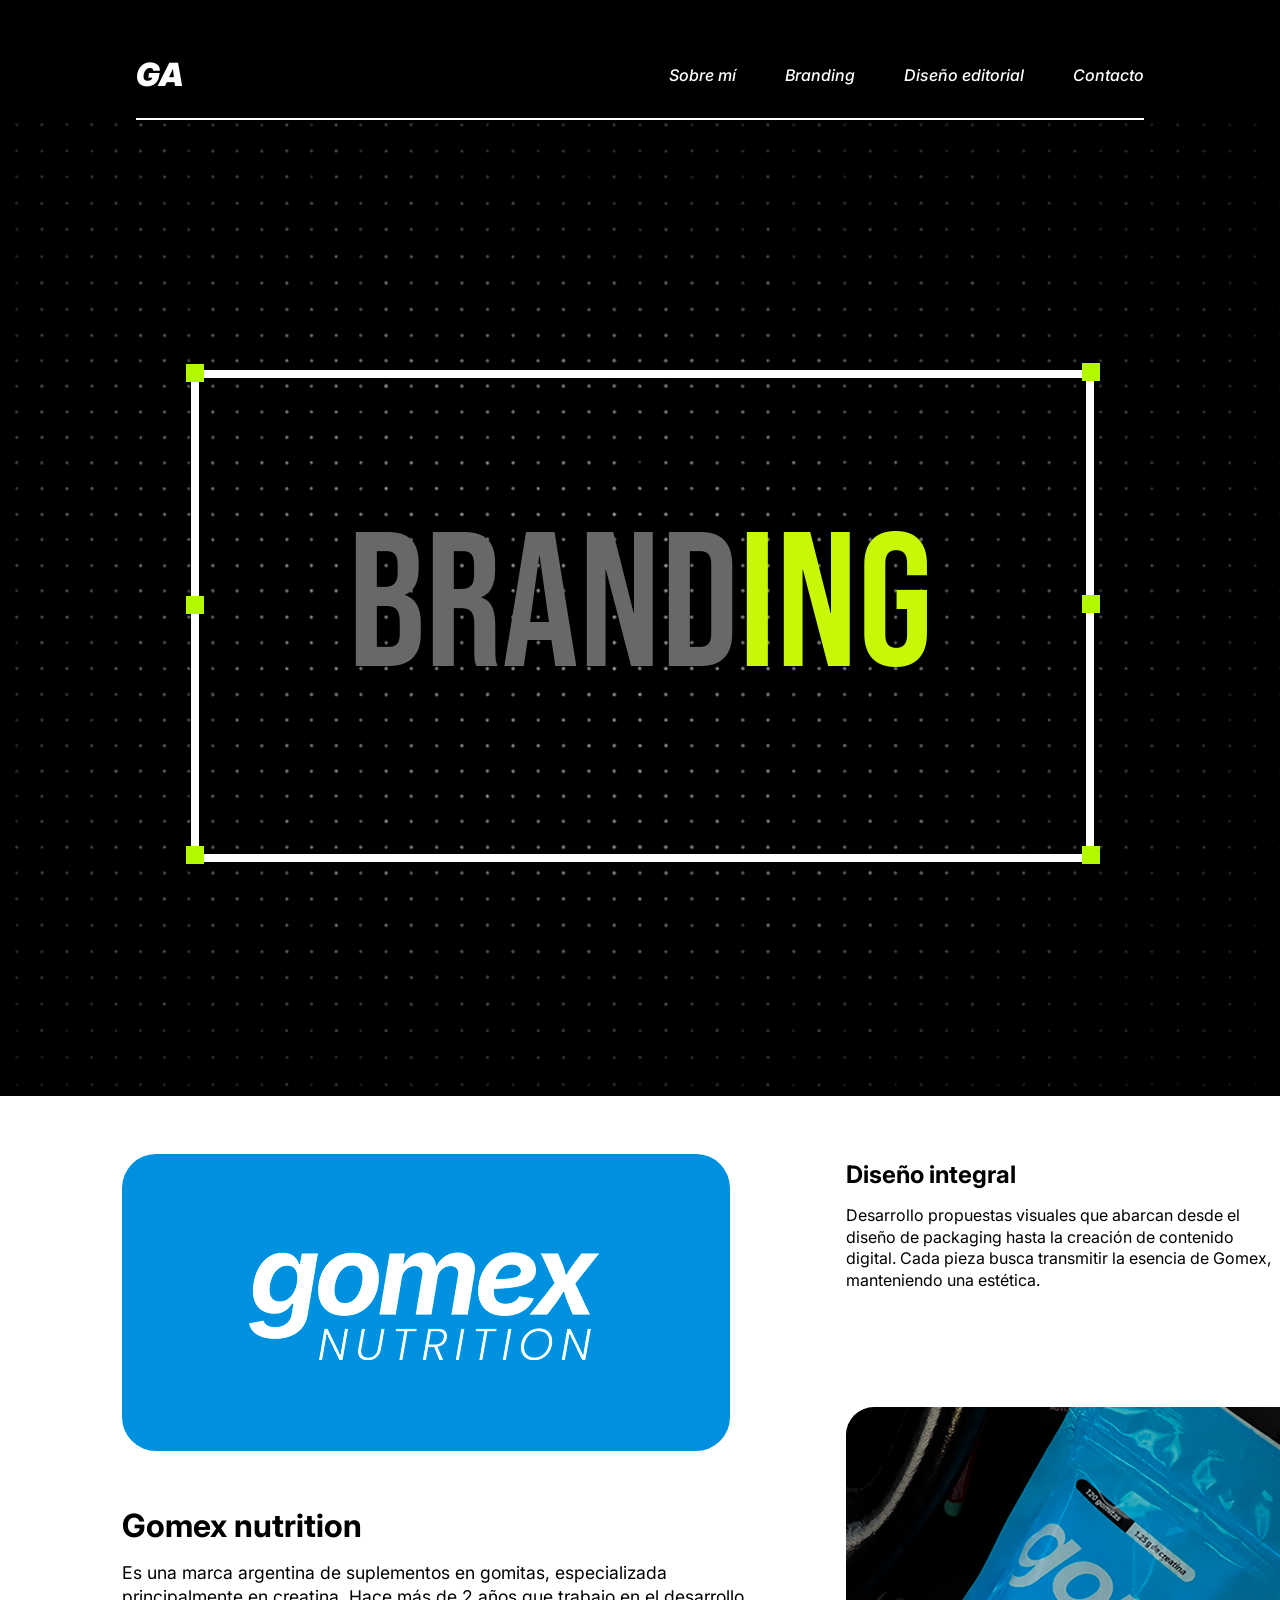
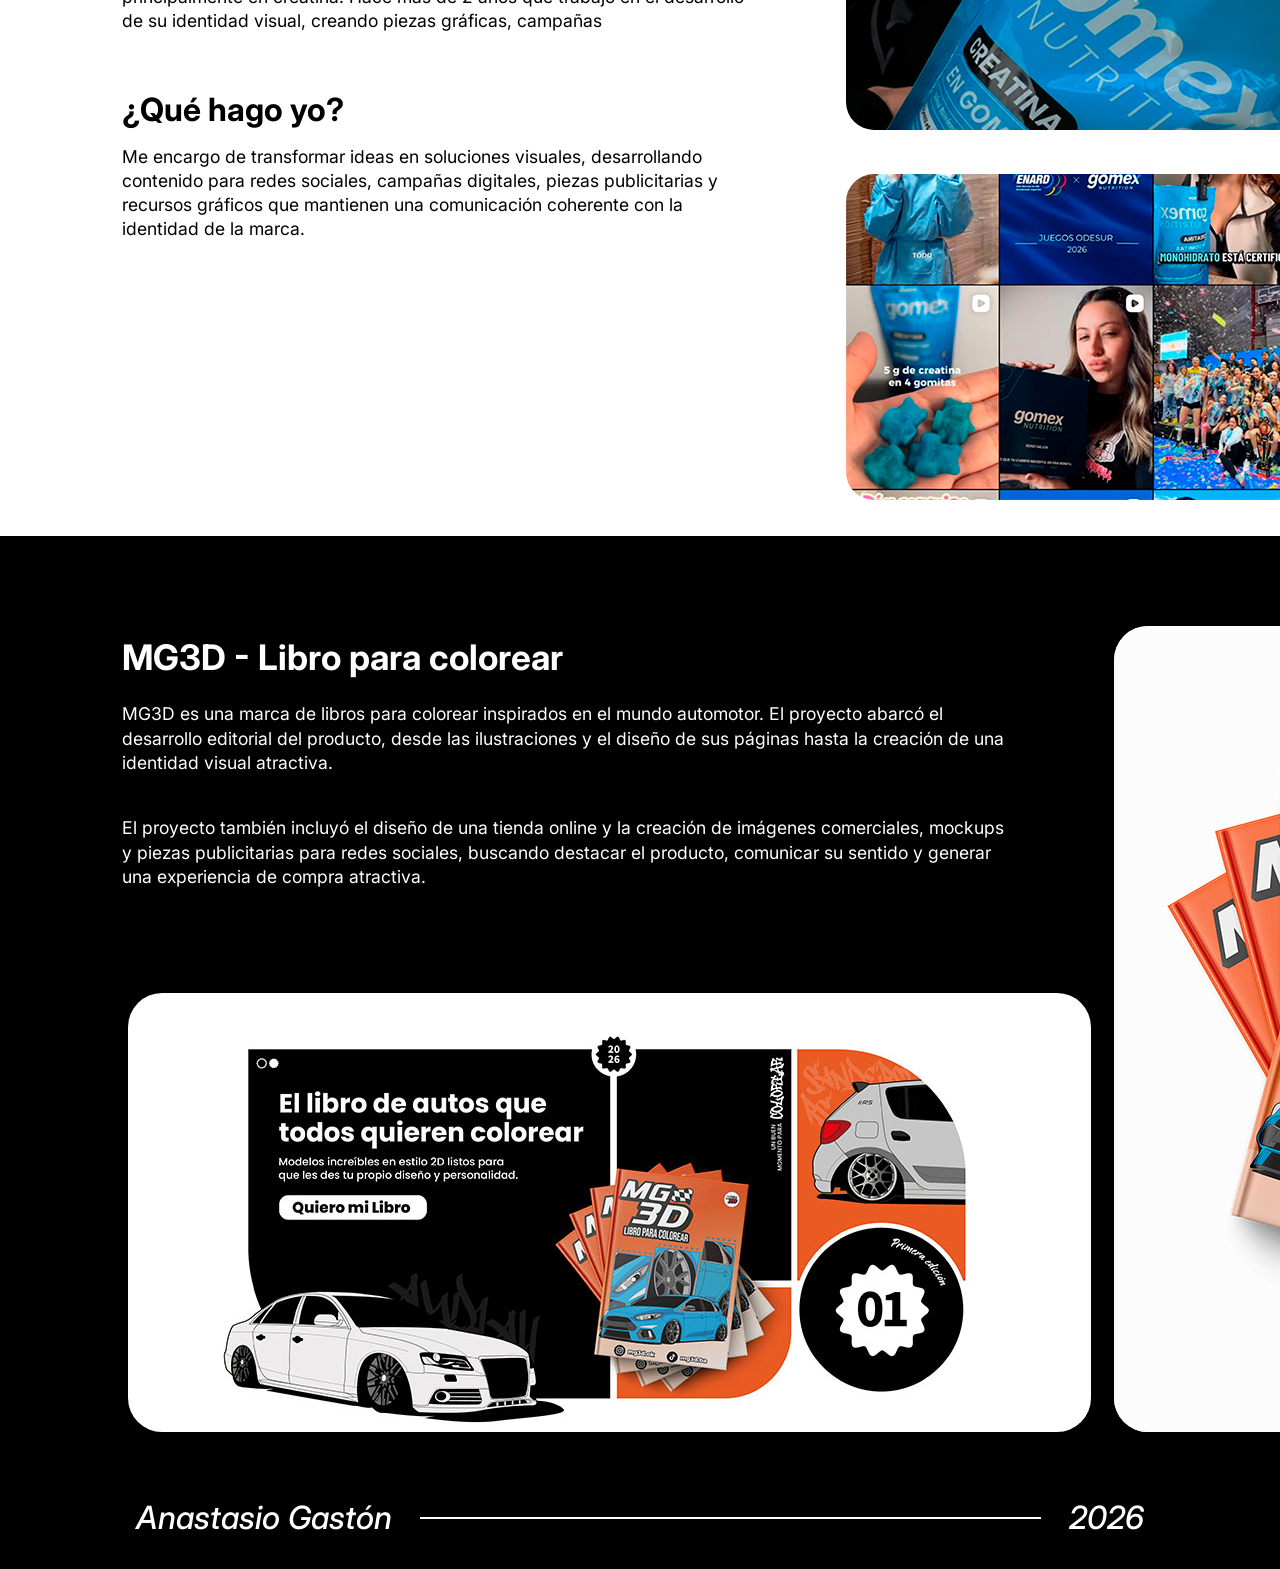
==== branding.html @ 5a68939b "Actualiza el portfolio, la galería editorial y los recursos gráficos" ====
<!DOCTYPE html>
<html lang="es">

<head>
    <meta charset="UTF-8">
    <meta name="viewport" content="width=device-width, initial-scale=1.0">

    <title>Anastasio Gastón — Portfolio</title>

    <link rel="stylesheet" href="style.css">
</head>

<body>


    <header class="cabecera">

        <nav class="navegacion" aria-label="Navegación principal">
            <a class="logo" href="index.html">GA</a>
            <a href="sobre_mi.html">Sobre mí</a>
            <a href="branding.html">Branding</a>
            <a href="editorial.html">Diseño editorial</a>
            <a href="contacto.html">Contacto</a>
        </nav>

        <div class="linea_superior" aria-hidden="true"></div>

    </header>




    <main class="pagina_branding">


        <section class="inicio_branding">

            <img
                class="marco_branding"
                src="Portfolio compu III/marco.png"
                alt="" width="1920" height="1080">

            <h1 class="titulo_branding">
                <span>BRAND</span><span class="verde_branding">ING</span>
            </h1>

        </section>



        <section class="proyecto_gomex" aria-labelledby="titulo_gomex">

            <img
                class="logo_gomex"
                src="Portfolio compu III/logo_gomex.png"
                alt="Logo de Gomex Nutrition" width="608" height="297">

            <article class="texto_gomex">

                <h2 id="titulo_gomex">Gomex nutrition</h2>
                <p>
                    Es una marca argentina de suplementos en gomitas,
                    especializada principalmente en creatina. Hace más de
                    2 años que trabajo en el desarrollo de su identidad
                    visual, creando piezas gráficas, campañas
                </p>

                <h2>¿Qué hago yo?</h2>
                <p>
                    Me encargo de transformar ideas en soluciones visuales,
                    desarrollando contenido para redes sociales, campañas
                    digitales, piezas publicitarias y recursos gráficos que
                    mantienen una comunicación coherente con la identidad
                    de la marca.
                </p>

            </article>

            <article class="texto_diseno_integral">

                <h2>Diseño integral</h2>
                <p>
                    Desarrollo propuestas visuales que abarcan desde el
                    diseño de packaging hasta la creación de contenido
                    digital. Cada pieza busca transmitir la esencia de
                    Gomex, manteniendo una estética.
                </p>

            </article>

            <img
                class="foto_creatina"
                src="Portfolio compu III/gomex_creatina.png"
                alt="Bolsa de creatina en gomitas de Gomex Nutrition" width="460" height="323">

            <img
                class="ig_publicaciones"
                src="Portfolio compu III/ig_gomex.png"
                alt="Publicaciones del Instagram de Gomex Nutrition" width="460" height="326">

            <img
                class="ig_perfil"
                src="Portfolio compu III/ig_mascara.png"
                alt="Perfil de Instagram de Gomex Nutrition" width="457" height="339">

            <img
                class="oso_gomex"
                src="Portfolio compu III/oso_gomex.png"
                alt="Oso de gomita azul, mascota de Gomex" width="560" height="698">

        </section>



        <section class="proyecto_mg3d" aria-labelledby="titulo_mg3d">

            <article class="texto_mg3d">

                <h2 id="titulo_mg3d">MG3D - Libro para colorear</h2>

                <p>
                    MG3D es una marca de libros para colorear inspirados en
                    el mundo automotor. El proyecto abarcó el desarrollo
                    editorial del producto, desde las ilustraciones y el
                    diseño de sus páginas hasta la creación de una identidad
                    visual atractiva.
                </p>

                <p>
                    El proyecto también incluyó el diseño de una tienda
                    online y la creación de imágenes comerciales, mockups y
                    piezas publicitarias para redes sociales, buscando
                    destacar el producto, comunicar su sentido y generar una
                    experiencia de compra atractiva.
                </p>

            </article>

            <section class="tarjeta_mg3d_banner">
                <img
                    src="Portfolio compu III/mg3d_banner.jpg"
                    alt="Banner de MG3D: el libro de autos que todos quieren colorear" width="963" height="482">
            </section>

            <section class="tarjeta_mg3d_libros">
                <img
                    src="Portfolio compu III/mg3d_libro.png"
                    alt="Pila de libros MG3D, libro para colorear" width="684" height="806">
            </section>

        </section>

    </main>



    <footer class="pie">

        <p>Anastasio Gastón</p>

        <div class="linea_inferior" aria-hidden="true"></div>

        <p>2026</p>

    </footer>

</body>

</html>
---- style.css ----
@charset "UTF-8";

@import url("https://fonts.googleapis.com/css2?family=BBH+Hegarty&family=Bebas+Neue&family=Inter:ital,wght@1,500;1,700;1,900&display=swap");


@import url("https://fonts.googleapis.com/css2?family=Inter:wght@400;500;700&display=swap");



* {
    box-sizing: border-box;
}

html {
    font-size: 16px;
}

html,
body {
    margin: 0;
    padding: 0;
    background: #000;
    color: #fff;
    font-family: "Inter", sans-serif;
}

body {
    min-height: 100vh;
    display: flex;
    flex-direction: column;
}

a {
    color: inherit;
    text-decoration: none;
}

a:focus-visible {
    outline: 4px solid #c8f808;
    outline-offset: 8px;
}



.cabecera {
    position: sticky;
    top: 0;
    width: 100%;
    height: 123px;
    flex-shrink: 0;
    background: #000;
    z-index: 100;
}

.navegacion {
    position: absolute;
    top: 53px;
    left: 136px;
    display: flex;
    align-items: center;
    gap: 49px;
    width: calc(100% - 272px);
    height: 43px;
    font-size: 1rem;
    font-style: italic;
    font-weight: 500;
    white-space: nowrap;
}

.logo {
    margin-right: auto;
    font-size: 2rem;
    font-weight: 900;
}

.navegacion a {
    transition: color 0.3s ease, transform 0.3s ease;
}

.navegacion a:hover {
    color: #c8f808;
    transform: scale(1.05);
}

.linea_superior {
    position: absolute;
    top: 118px;
    left: 136px;
    width: calc(100% - 272px);
    height: 2px;
    background: #fff;
}



main {
    position: relative;
    flex: 1 0 auto;
    width: 100%;
}



.portada {
    position: relative;
    width: 100%;
    aspect-ratio: 16 / 9;
    overflow: hidden;
    background: #000;

    /* Mantiene las posiciones originales
       aunque el header esté fuera del main */

    margin-top: -123px;
}

.lienzo {
    position: absolute;
    inset: 0;
    overflow: hidden;
}



.titulo {
    position: absolute;
    top: 145px;
    left: 200px;
    margin: 0;
    color: #686868;
    opacity: 0.26;
    font-family: "BBH Hegarty", sans-serif;
    font-weight: 400;
    line-height: 385px;
    letter-spacing: -9px;
}

.titulo span {
    display: block;
}

.port {
    font-size: 30rem;
}

.folio {
    font-size: 29rem;
}



.personaje {
    position: absolute;
    top: 145px;
    left: 461px;
    object-fit: cover;
}



.ver_trabajos {
    position: absolute;
    top: 196px;
    left: 1457px;
    display: flex;
    align-items: center;
    justify-content: center;
    width: 293px;
    height: 62px;
    border-radius: 88px;
    background: #fff;
    color: #000;
    font-size: 2rem;
    font-style: italic;
    font-weight: 700;
    transition: background 0.3s ease, transform 0.3s ease;
}

.ver_trabajos:hover {
    background: #c8f808;
    transform: scale(1.05);
}



.cursor {
    position: absolute;
    top: 257px;
    left: 1758px;
    width: 40px;
    height: 58px;
    background: #c8f808;

    clip-path: polygon(
        0 0,
        94% 59%,
        52% 59%,
        74% 88%,
        48% 97%,
        27% 67%,
        0 82%
    );

    pointer-events: none;
}



.pie {
    position: relative;
    margin: 0 136px 30px 136px;
    display: flex;
    align-items: center;
    gap: 28px;
    width: calc(100% - 272px);
    min-height: 43px;
    flex-shrink: 0;
    font-size: 2rem;
    font-style: italic;
    font-weight: 500;
    white-space: nowrap;
    z-index: 10;
}

.pie > p {
    margin: 0;
}

.linea_inferior {
    flex: 1;
    height: 2px;
    background: #fff;
}



/* Mantiene el footer superpuesto a la portada,
   como en el diseño original de Figma. */

.portada + .pie {
    margin-top: -113px;
}



.pagina_sobre_mi {
    position: relative;
    width: 100%;
    background: #000;
}



.inicio_sobre_mi {
    position: relative;
    width: 100%;
    height: 973px;
    background: #000;
    display: flex;
    align-items: center;
    justify-content: center;
}



.marco_sobre_mi {
    position: absolute;
    
    object-fit: contain;
}



.titulo_sobre_mi {
    position: relative;
    margin: 0;
    color: #686868;
    font-family: "Bebas Neue", sans-serif;
    font-size: 11.934rem;
    font-weight: 400;
    line-height: 158.78px;
    white-space: nowrap;
    z-index: 2;
}



.verde_sobre_mi {
    color: #c8f808;
}



.imagen_titulo_sobre_mi {
    display: block;
    width: 900px;
    height: 485px;
    object-fit: contain;
}



.contenido_sobre_mi {
    position: relative;
    width: 100%;
    min-height: 973px;
    background: #000;
}



.bloque_sobre_mi {
    position: absolute;
    top: 142px;
    left: 120px;

    width: 828px;
    min-height: 354px;

    padding: 65px 73px;

    border: 2px solid #fff;
    border-radius: 34px;

    background: #010000;
}

.bloque_sobre_mi h2 {
    margin: 0 0 18px 0;

    color: #fff;
    font-family: "Inter", sans-serif;
    font-size: 2.168rem;
    font-weight: 800;
}

.bloque_sobre_mi p {
    margin: 0;

    color: #fff;
    font-family: "Inter", sans-serif;
    font-size: 1.223rem;
    font-weight: 400;
    line-height: 1.45;
}



.bloque_enfoque {
    position: absolute;
    top: 549px;
    left: 120px;

    width: 828px;
    min-height: 318px;

    padding: 45px 73px;

    border: 2px solid #fff;
    border-radius: 34px;

    background: #010000;
}

.bloque_enfoque h2 {
    margin: 0 0 18px 0;

    color: #c8f808;
    font-family: "Inter", sans-serif;
    font-size: 2.168rem;
    font-weight: 800;
}

.bloque_enfoque p {
    margin: 0;

    color: #fff;
    font-family: "Inter", sans-serif;
    font-size: 1.223rem;
    font-weight: 400;
    line-height: 1.45;
}



.imagen_disenador {
    position: absolute;
    top: 11px;
    left: 1021px;

    width: 764px;
    height: 836px;
}

.imagen_disenador img {
       display: block;
    width: 112%;
    height: 108%;
    object-fit: contain;
}


.pagina_sobre_mi {
    overflow: visible;
}

.inicio_sobre_mi,
.contenido_sobre_mi {
    overflow: hidden;
}



.pagina_contacto {
    position: relative;
    width: 100%;
    background: #000;
}

.contenido_contacto {
    position: relative;
    width: 100%;
    height: 957px;
    background: #000;
    overflow: hidden;
}



.retrato_contacto {
    position: absolute;
    top: 12px;
    left: 194px;
    width: 880px;
    margin: 0;
}

.imagen_contacto {
    display: block;
    width: 100%;
    height: auto;
}



.presentacion_contacto {
    position: absolute;
    top: 110px;
    left: 1053px;
    display: flex;
    flex-direction: column;
    align-items: flex-start;
}



.titulo_contacto {
    margin: 0;
    color: #686868;
    font-family: "Bebas Neue", sans-serif;
    font-size: 12.5rem;
    font-weight: 400;
    line-height: 166px;
    white-space: nowrap;
}

.titulo_contacto span {
    display: block;
}

.titulo_verde {
    color: #c8f808;
}



.boton_contactame {
    display: flex;
    align-items: center;
    justify-content: center;
    width: 298px;
    height: 62px;
    margin-top: 41px;
    border-radius: 88px;
    background: #c8f808;
    color: #000;
    font-size: 1.5rem;
    font-style: italic;
    font-weight: 800;
    transition: background 0.3s ease, color 0.3s ease, transform 0.3s ease;
}

.boton_contactame:hover {
    background: #fff;
    transform: scale(1.05);
}



.redes_contacto {
    display: flex;
    align-items: center;
    gap: 67px;
    margin-top: 42px;
}

.red_contacto {
    display: flex;
    align-items: center;
    gap: 16px;
    font-size: 1.2rem;
    font-style: italic;
    font-weight: 500;
    white-space: nowrap;
    transition: color 0.3s ease, transform 0.3s ease;
}

.red_contacto:hover {
    color: #c8f808;
    transform: scale(1.05);
}

.icono_behance,
.icono_instagram {
    display: block;
    flex-shrink: 0;
    object-fit: contain;
}



.pagina_contacto + .pie {
    margin-top: -100px;
}





.pagina_branding {
    position: relative;
    width: 100%;
    background: #000;
}



.inicio_branding {
    position: relative;
    width: 100%;
    height: 973px;
    background: #000 url("Portfolio compu III/fondo.png") center / cover no-repeat;
    display: flex;
    align-items: center;
    justify-content: center;
    overflow: hidden;
}

.marco_branding {
    position: absolute;
    object-fit: contain;
}

.titulo_branding {
    position: relative;
    margin: 0;
    color: #686868;
    font-family: "Bebas Neue", sans-serif;
    font-size: 11.934rem;
    font-weight: 400;
    line-height: 158.78px;
    white-space: nowrap;
    z-index: 2;
}

.verde_branding {
    color: #c8f808;
}



.proyecto_gomex {
    position: relative;
    width: 100%;
    height: 1040px;
    background: #fff;
    color: #000;
    overflow: hidden;
}

.proyecto_gomex h2 {
    margin: 0 0 16px 0;
    font-family: "Inter", sans-serif;
    font-size: 2rem;
    font-weight: 700;
}

.proyecto_gomex p {
    margin: 0;
    font-family: "Inter", sans-serif;
    font-size: 1.1rem;
    font-weight: 400;
    line-height: 1.35;
}



.logo_gomex {
    position: absolute;
    top: 58px;
    left: 122px;
    display: block;
    border-radius: 34px;
}



.texto_gomex {
    position: absolute;
    top: 410px;
    left: 122px;
    width: 640px;
}

.texto_gomex p + h2 {
    margin-top: 58px;
}

.texto_diseno_integral {
    position: absolute;
    top: 64px;
    left: 846px;
    width: 440px;
}

.texto_diseno_integral h2 {
    font-size: 1.5rem;
}

.texto_diseno_integral p {
    font-size: 1rem;
}



.foto_creatina,
.ig_publicaciones,
.ig_perfil {
    position: absolute;
    display: block;
    border-radius: 28px;
    object-fit: cover;
}

.foto_creatina {
    top: 311px;
    left: 846px;
    object-position: 50% 62%;
}

.ig_publicaciones {
    top: 678px;
    left: 846px;
    object-position: 50% 100%;
}



.ig_perfil {
    top: 44px;
    left: 1341px;
    background: #020a12;
}

.oso_gomex {
    position: absolute;
    top: 318px;
    left: 1340px;
    display: block;
    height: auto;
}



.proyecto_mg3d {
    position: relative;
    width: 100%;
    height: 960px;
    background: #000;
    color: #fff;
    overflow: hidden;
}

.texto_mg3d {
    position: absolute;
    top: 100px;
    left: 122px;
    width: 890px;
}

.texto_mg3d h2 {
    margin: 0 0 24px 0;
    font-family: "Inter", sans-serif;
    font-size: 2.2rem;
    font-weight: 700;
}

.texto_mg3d p {
    margin: 0 0 40px 0;
    font-family: "Inter", sans-serif;
    font-size: 1.1rem;
    font-weight: 400;
    line-height: 1.4;
}

.tarjeta_mg3d_banner,
.tarjeta_mg3d_libros {
    position: absolute;
    margin: 0;
    overflow: hidden;
    border-radius: 34px;
    background: #fff;
}

.tarjeta_mg3d_banner {
    top: 457px;
    left: 128px;
    width: 963px;
    height: 439px;
}

.tarjeta_mg3d_libros {
    top: 90px;
    left: 1114px;
    width: 684px;
    height: 806px;
}

.tarjeta_mg3d_banner img,
.tarjeta_mg3d_libros img {
    display: block;
    width: 100%;
    height: 100%;
}

.tarjeta_mg3d_banner img {
    object-fit: cover;
}

.tarjeta_mg3d_libros img {
    object-fit: contain;
}



.fondo_puntos {
    position: absolute;
    top: 0;
    left: 0;
    width: 100%;
    height: 100%;
    object-fit: cover;
    pointer-events: none;
}

.cuerpo_editorial {
    background: #fff;
}

.pagina_editorial + .pie {
    background: transparent;
    color: #000;
}

.pagina_editorial + .pie .linea_inferior {
    background: currentColor;
}

.pagina_editorial {
    position: relative;
    width: 100%;
    background: #000;
}




.inicio_editorial {
    position: relative;
    width: 100%;
    height: 973px;
    background: #000;
    display: flex;
    align-items: center;
    justify-content: center;
    overflow: hidden;
}

.marco_editorial {
    position: absolute;
    object-fit: contain;
}

.titulo_editorial {
    position: relative;
    margin: 0;
    color: #686868;
    font-family: "Bebas Neue", sans-serif;
    font-size: 11.934rem;
    font-weight: 400;
    line-height: 158.78px;
    white-space: nowrap;
    z-index: 2;
}

.verde_editorial {
    color: #c8f808;
}



.trabajos_editorial {
    position: relative;
    width: 100%;
    height: 1040px;
    background: #fff;
    overflow: hidden;
}

.libro_formula {
    position: absolute;
    top: 150px;
    left: 135px;
    margin: 0;
    width: 640px;
}

.libro_formula img {
    display: block;
    width: 100%;
    height: auto;
}

.libro_interior,
.video_editorial {
    position: absolute;
    left: 840px;
    width: 980px;
    margin: 0;
    overflow: hidden;
    border-radius: 34px;
}

.libro_interior {
    top: 60px;
    height: 473px;
    background: #d3161d;
}

.video_editorial {
    top: 557px;
    height: 464px;
    background: #000;
}

.libro_interior img,
.video_editorial video {
    display: block;
    width: 100%;
    height: 100%;
    object-fit: cover;
}



.enlace_editorial {
    display: block;
    height: 100%;
    cursor: zoom-in;
}

#galeria_editorial {
    scroll-margin-top: 147px;
}

.pagina_libro {
    color: #000;
    background: #fff;
}

.navegacion_libro {
    position: sticky;
    top: 123px;
    padding: 20px 32px;
    background: #fff;
    z-index: 20;
}

.volver_editorial {
    display: inline-flex;
    align-items: center;
    gap: 12px;
    font-size: 1.2rem;
    font-weight: 700;
}

.volver_editorial img {
    display: block;
    flex-shrink: 0;
}

.lienzo_libro {
    padding: 32px;
    overflow: auto;
}

.lienzo_libro img {
    display: block;
    margin: 0 auto;
}

.pagina_formulario {
    position: relative;
    width: 100%;
    background: #000;
}

.contenido_formulario {
    position: relative;
    width: 100%;
    height: 957px;
    padding-top: 73px;
    display: flex;
    justify-content: center;
    background: #000;
    overflow: hidden;
}



.marco_formulario {
    position: relative;
    width: 1314px;
    height: 779px;
    padding: 59px 70px 71px 70px;
    border: 2px solid #fff;
    background: #000;
}

.esquina_formulario {
    position: absolute;
    width: 21px;
    height: 21px;
    background: #c8f808;
}

.esquina_superior_izquierda {
    top: -12px;
    left: -12px;
}

.esquina_superior_derecha {
    top: -12px;
    right: -12px;
}

.esquina_inferior_izquierda {
    bottom: -12px;
    left: -12px;
}

.esquina_inferior_derecha {
    bottom: -12px;
    right: -12px;
}



.formulario {
    display: flex;
    flex-direction: column;
    gap: 30px;
}

.titulo_oculto {
    position: absolute;
    width: 1px;
    height: 1px;
    margin: -1px;
    padding: 0;
    overflow: hidden;
    clip-path: inset(50%);
    white-space: nowrap;
}

.fila_formulario {
    display: grid;
    grid-template-columns: 1fr 1fr;
    gap: 50px;
}

.campo_formulario {
    display: flex;
    flex-direction: column;
    gap: 8px;
}

.campo_formulario label {
    font-size: 1rem;
    font-style: italic;
    font-weight: 900;
    text-transform: uppercase;
}

.campo_formulario input,
.campo_formulario select,
.campo_formulario textarea {
    width: 100%;
    padding: 0 22px;
    border: 2px solid #6b6b6b;
    border-radius: 16px;
    background: #050505;
    color: #fff;
    font-family: "Inter", sans-serif;
    font-size: 1rem;
    font-style: italic;
    font-weight: 500;
    transition: border-color 0.3s ease;
}

.campo_formulario input,
.campo_formulario select {
    height: 65px;
}

.campo_formulario textarea {
    height: 125px;
    padding: 20px 22px;
    resize: none;
}

.campo_formulario input::placeholder,
.campo_formulario textarea::placeholder {
    color: #8a8a8a;
}

.campo_formulario input:hover,
.campo_formulario select:hover,
.campo_formulario textarea:hover {
    border-color: #fff;
}

.campo_formulario input:focus-visible,
.campo_formulario select:focus-visible,
.campo_formulario textarea:focus-visible {
    border-color: #c8f808;
    outline: none;
}



.campo_formulario select {
    appearance: none;
    padding-right: 60px;
    color: #8a8a8a;
    background-image: url("data:image/svg+xml,%3Csvg xmlns='http://www.w3.org/2000/svg' width='14' height='9' viewBox='0 0 14 9'%3E%3Cpath d='M1 1l6 6 6-6' fill='none' stroke='%23ffffff' stroke-width='2'/%3E%3C/svg%3E");
    background-repeat: no-repeat;
    background-position: right 26px center;
}

.campo_formulario select:valid {
    color: #fff;
}

.campo_formulario select option {
    background: #050505;
    color: #fff;
}



.boton_enviar {
    display: flex;
    align-items: center;
    justify-content: space-between;
    width: 100%;
    height: 74px;
    padding: 0 40px 0 22px;
    border: none;
    border-radius: 16px;
    background: #c8f808;
    color: #000;
    font-family: "Inter", sans-serif;
    font-size: 1.1rem;
    font-style: italic;
    font-weight: 900;
    text-transform: uppercase;
    cursor: pointer;
    transition: background 0.3s ease, transform 0.3s ease;
}

.boton_enviar:hover {
    background: #fff;
    transform: scale(1.01);
}

.boton_enviar:focus-visible {
    outline: 4px solid #fff;
    outline-offset: 4px;
}

.flecha_enviar {
    font-size: 1.6rem;
    font-style: normal;
}
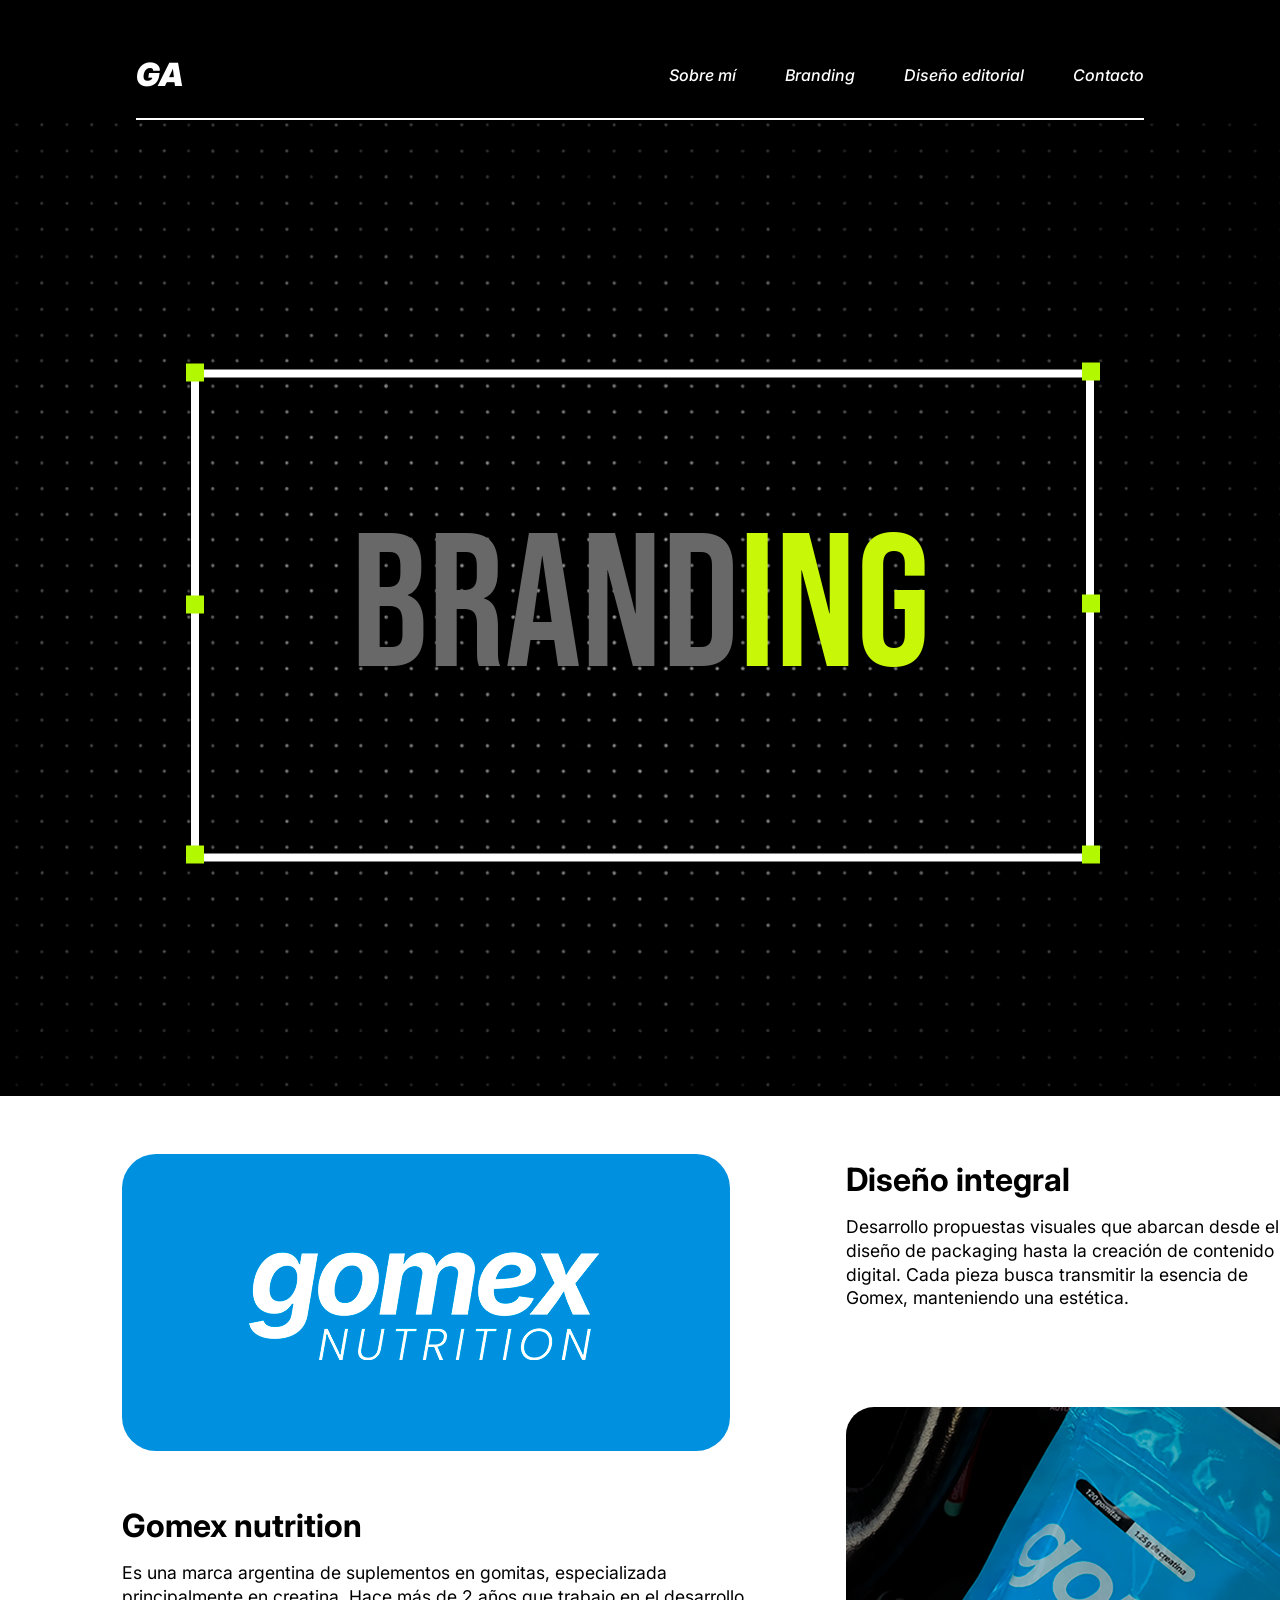
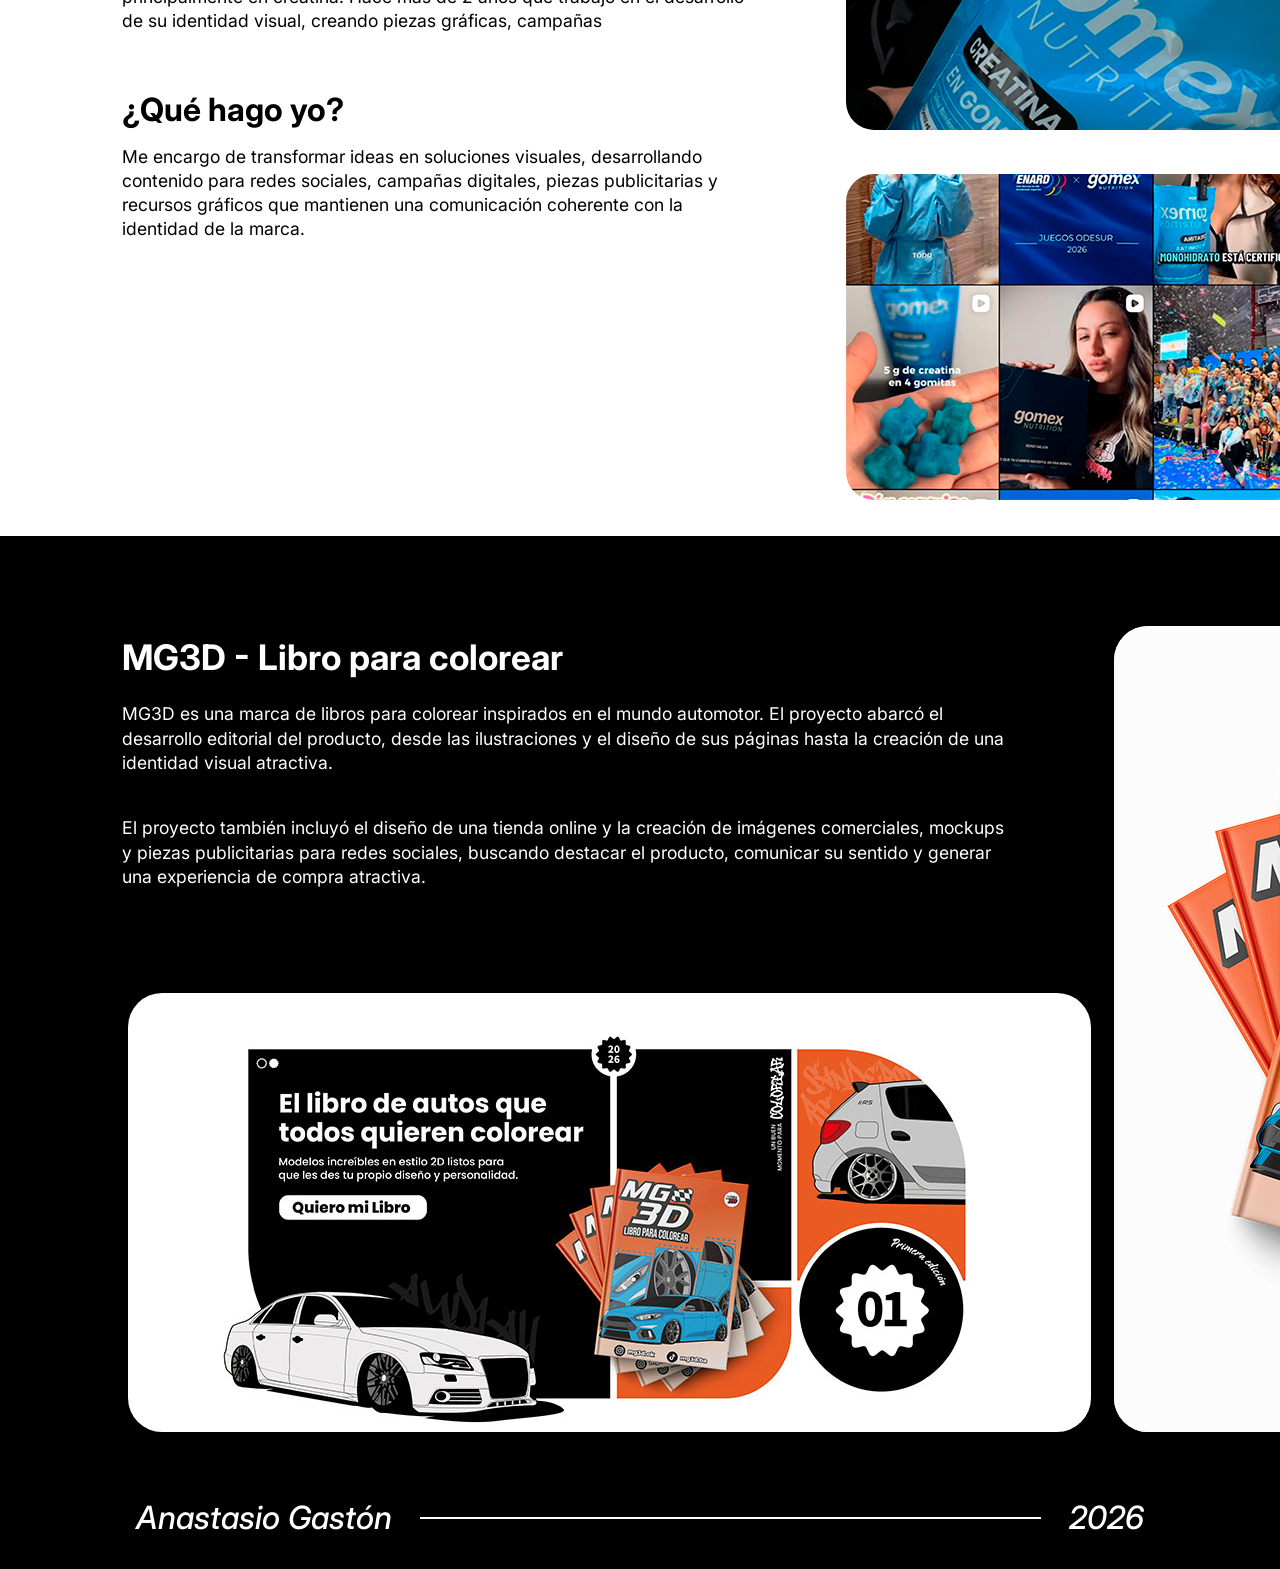
==== commit dc1607ac: "correcciones" ====
--- a/branding.html
+++ b/branding.html
@@ -35,13 +35,8 @@
 
         <section class="inicio_branding">
 
-            <img
-                class="marco_branding"
-                src="Portfolio compu III/marco.png"
-                alt="" width="1920" height="1080">
-
             <h1 class="titulo_branding">
-                <span>BRAND</span><span class="verde_branding">ING</span>
+                BRAND<span class="verde_branding">ING</span>
             </h1>
 
         </section>
@@ -50,10 +45,9 @@
 
         <section class="proyecto_gomex" aria-labelledby="titulo_gomex">
 
-            <img
-                class="logo_gomex"
-                src="Portfolio compu III/logo_gomex.png"
-                alt="Logo de Gomex Nutrition" width="608" height="297">
+            <div class="gomex_identidad">
+<img class="logo_gomex" src="Portfolio compu III/logo_gomex.png" alt="Logo de Gomex Nutrition" width="608"
+                height="297">
 
             <article class="texto_gomex">
 
@@ -76,7 +70,9 @@
 
             </article>
 
-            <article class="texto_diseno_integral">
+            </div>
+<div class="gomex_contenido">
+<article class="texto_diseno_integral">
 
                 <h2>Diseño integral</h2>
                 <p>
@@ -88,33 +84,29 @@
 
             </article>
 
-            <img
-                class="foto_creatina"
-                src="Portfolio compu III/gomex_creatina.png"
-                alt="Bolsa de creatina en gomitas de Gomex Nutrition" width="460" height="323">
+            <div class="foto_creatina"><img src="Portfolio compu III/gomex_creatina.png"
+                alt="Bolsa de creatina en gomitas de Gomex Nutrition" width="460" height="323"></div>
 
-            <img
-                class="ig_publicaciones"
-                src="Portfolio compu III/ig_gomex.png"
-                alt="Publicaciones del Instagram de Gomex Nutrition" width="460" height="326">
+            <div class="ig_publicaciones"><img src="Portfolio compu III/ig_gomex.png"
+                alt="Publicaciones del Instagram de Gomex Nutrition" width="460" height="326"></div>
 
-            <img
-                class="ig_perfil"
-                src="Portfolio compu III/ig_mascara.png"
-                alt="Perfil de Instagram de Gomex Nutrition" width="457" height="339">
+            </div>
+<div class="gomex_mascota">
+<img class="ig_perfil" src="Portfolio compu III/ig_mascara.png" alt="Perfil de Instagram de Gomex Nutrition"
+                width="457" height="339">
 
-            <img
-                class="oso_gomex"
-                src="Portfolio compu III/oso_gomex.png"
-                alt="Oso de gomita azul, mascota de Gomex" width="560" height="698">
+            <img class="oso_gomex" src="Portfolio compu III/oso_gomex.png" alt="Oso de gomita azul, mascota de Gomex"
+                width="560" height="698">
 
-        </section>
+        </div>
+</section>
 
 
 
         <section class="proyecto_mg3d" aria-labelledby="titulo_mg3d">
 
-            <article class="texto_mg3d">
+            <div class="mg3d_contenido">
+<article class="texto_mg3d">
 
                 <h2 id="titulo_mg3d">MG3D - Libro para colorear</h2>
 
@@ -137,15 +129,14 @@
             </article>
 
             <section class="tarjeta_mg3d_banner">
-                <img
-                    src="Portfolio compu III/mg3d_banner.jpg"
+                <img src="Portfolio compu III/mg3d_banner.jpg"
                     alt="Banner de MG3D: el libro de autos que todos quieren colorear" width="963" height="482">
             </section>
 
-            <section class="tarjeta_mg3d_libros">
-                <img
-                    src="Portfolio compu III/mg3d_libro.png"
-                    alt="Pila de libros MG3D, libro para colorear" width="684" height="806">
+            </div>
+<section class="tarjeta_mg3d_libros">
+                <img src="Portfolio compu III/mg3d_libro.png" alt="Pila de libros MG3D, libro para colorear" width="684"
+                    height="806">
             </section>
 
         </section>
--- a/style.css
+++ b/style.css
@@ -4,8 +4,6 @@
 
 
 @import url("https://fonts.googleapis.com/css2?family=Inter:wght@400;500;700&display=swap");
-
-
 
 * {
     box-sizing: border-box;
@@ -40,22 +38,18 @@
     outline-offset: 8px;
 }
 
-
-
 .cabecera {
-    position: sticky;
-    top: 0;
+
+
     width: 100%;
     height: 123px;
     flex-shrink: 0;
     background: #000;
-    z-index: 100;
+
 }
 
 .navegacion {
-    position: absolute;
-    top: 53px;
-    left: 136px;
+
     display: flex;
     align-items: center;
     gap: 49px;
@@ -83,49 +77,34 @@
 }
 
 .linea_superior {
-    position: absolute;
-    top: 118px;
-    left: 136px;
+
     width: calc(100% - 272px);
     height: 2px;
     background: #fff;
 }
 
-
-
 main {
-    position: relative;
+
     flex: 1 0 auto;
     width: 100%;
 }
 
-
-
 .portada {
-    position: relative;
-    width: 100%;
-    aspect-ratio: 16 / 9;
+
+    width: 100%;
+
+    height: calc(56.25vw - 236px);
+    overflow: visible;
+    background: #000;
+}
+
+.lienzo {
+
     overflow: hidden;
-    background: #000;
-
-    /* Mantiene las posiciones originales
-       aunque el header esté fuera del main */
-
-    margin-top: -123px;
-}
-
-.lienzo {
-    position: absolute;
-    inset: 0;
-    overflow: hidden;
-}
-
-
+}
 
 .titulo {
-    position: absolute;
-    top: 145px;
-    left: 200px;
+
     margin: 0;
     color: #686868;
     opacity: 0.26;
@@ -147,21 +126,13 @@
     font-size: 29rem;
 }
 
-
-
 .personaje {
-    position: absolute;
-    top: 145px;
-    left: 461px;
+
     object-fit: cover;
 }
 
-
-
 .ver_trabajos {
-    position: absolute;
-    top: 196px;
-    left: 1457px;
+
     display: flex;
     align-items: center;
     justify-content: center;
@@ -181,34 +152,26 @@
     transform: scale(1.05);
 }
 
-
-
 .cursor {
-    position: absolute;
-    top: 257px;
-    left: 1758px;
+
     width: 40px;
     height: 58px;
     background: #c8f808;
 
-    clip-path: polygon(
-        0 0,
-        94% 59%,
-        52% 59%,
-        74% 88%,
-        48% 97%,
-        27% 67%,
-        0 82%
-    );
+    clip-path: polygon(0 0,
+            94% 59%,
+            52% 59%,
+            74% 88%,
+            48% 97%,
+            27% 67%,
+            0 82%);
 
     pointer-events: none;
 }
 
-
-
 .pie {
-    position: relative;
-    margin: 0 136px 30px 136px;
+
+    margin: 0 auto 30px;
     display: flex;
     align-items: center;
     gap: 28px;
@@ -219,10 +182,10 @@
     font-style: italic;
     font-weight: 500;
     white-space: nowrap;
-    z-index: 10;
-}
-
-.pie > p {
+
+}
+
+.pie>p {
     margin: 0;
 }
 
@@ -232,27 +195,18 @@
     background: #fff;
 }
 
-
-
-/* Mantiene el footer superpuesto a la portada,
-   como en el diseño original de Figma. */
-
-.portada + .pie {
-    margin-top: -113px;
-}
-
-
+.portada+.pie {
+    margin-top: 0;
+}
 
 .pagina_sobre_mi {
-    position: relative;
-    width: 100%;
-    background: #000;
-}
-
-
+
+    width: 100%;
+    background: #000;
+}
 
 .inicio_sobre_mi {
-    position: relative;
+
     width: 100%;
     height: 973px;
     background: #000;
@@ -261,35 +215,21 @@
     justify-content: center;
 }
 
-
-
-.marco_sobre_mi {
-    position: absolute;
-    
-    object-fit: contain;
-}
-
-
-
 .titulo_sobre_mi {
-    position: relative;
+
     margin: 0;
     color: #686868;
     font-family: "Bebas Neue", sans-serif;
-    font-size: 11.934rem;
+    font-size: 11.9rem;
     font-weight: 400;
     line-height: 158.78px;
     white-space: nowrap;
-    z-index: 2;
-}
-
-
+
+}
 
 .verde_sobre_mi {
     color: #c8f808;
 }
-
-
 
 .imagen_titulo_sobre_mi {
     display: block;
@@ -298,21 +238,14 @@
     object-fit: contain;
 }
 
-
-
 .contenido_sobre_mi {
-    position: relative;
+
     width: 100%;
     min-height: 973px;
     background: #000;
 }
 
-
-
 .bloque_sobre_mi {
-    position: absolute;
-    top: 142px;
-    left: 120px;
 
     width: 828px;
     min-height: 354px;
@@ -330,7 +263,7 @@
 
     color: #fff;
     font-family: "Inter", sans-serif;
-    font-size: 2.168rem;
+    font-size: 2.1rem;
     font-weight: 800;
 }
 
@@ -339,17 +272,12 @@
 
     color: #fff;
     font-family: "Inter", sans-serif;
-    font-size: 1.223rem;
+    font-size: 1.2rem;
     font-weight: 400;
     line-height: 1.45;
 }
 
-
-
 .bloque_enfoque {
-    position: absolute;
-    top: 549px;
-    left: 120px;
 
     width: 828px;
     min-height: 318px;
@@ -367,7 +295,7 @@
 
     color: #c8f808;
     font-family: "Inter", sans-serif;
-    font-size: 2.168rem;
+    font-size: 2.1rem;
     font-weight: 800;
 }
 
@@ -376,24 +304,19 @@
 
     color: #fff;
     font-family: "Inter", sans-serif;
-    font-size: 1.223rem;
+    font-size: 1.2rem;
     font-weight: 400;
     line-height: 1.45;
 }
 
-
-
 .imagen_disenador {
-    position: absolute;
-    top: 11px;
-    left: 1021px;
 
     width: 764px;
     height: 836px;
 }
 
 .imagen_disenador img {
-       display: block;
+    display: block;
     width: 112%;
     height: 108%;
     object-fit: contain;
@@ -409,28 +332,25 @@
     overflow: hidden;
 }
 
-
-
 .pagina_contacto {
-    position: relative;
+    display: flex;
+
+
+
     width: 100%;
     background: #000;
 }
 
 .contenido_contacto {
-    position: relative;
+
     width: 100%;
     height: 957px;
     background: #000;
     overflow: hidden;
 }
 
-
-
 .retrato_contacto {
-    position: absolute;
-    top: 12px;
-    left: 194px;
+
     width: 880px;
     margin: 0;
 }
@@ -441,18 +361,12 @@
     height: auto;
 }
 
-
-
 .presentacion_contacto {
-    position: absolute;
-    top: 110px;
-    left: 1053px;
+
     display: flex;
     flex-direction: column;
     align-items: flex-start;
 }
-
-
 
 .titulo_contacto {
     margin: 0;
@@ -471,8 +385,6 @@
 .titulo_verde {
     color: #c8f808;
 }
-
-
 
 .boton_contactame {
     display: flex;
@@ -495,8 +407,6 @@
     transform: scale(1.05);
 }
 
-
-
 .redes_contacto {
     display: flex;
     align-items: center;
@@ -515,6 +425,10 @@
     transition: color 0.3s ease, transform 0.3s ease;
 }
 
+.red_contacto>p {
+    margin: 0;
+}
+
 .red_contacto:hover {
     color: #c8f808;
     transform: scale(1.05);
@@ -527,26 +441,18 @@
     object-fit: contain;
 }
 
-
-
-.pagina_contacto + .pie {
-    margin-top: -100px;
-}
-
-
-
-
+.pagina_contacto+.pie {
+    margin-top: 0;
+}
 
 .pagina_branding {
-    position: relative;
-    width: 100%;
-    background: #000;
-}
-
-
+
+    width: 100%;
+    background: #000;
+}
 
 .inicio_branding {
-    position: relative;
+
     width: 100%;
     height: 973px;
     background: #000 url("Portfolio compu III/fondo.png") center / cover no-repeat;
@@ -556,31 +462,24 @@
     overflow: hidden;
 }
 
-.marco_branding {
-    position: absolute;
-    object-fit: contain;
-}
-
 .titulo_branding {
-    position: relative;
+
     margin: 0;
     color: #686868;
     font-family: "Bebas Neue", sans-serif;
-    font-size: 11.934rem;
+    font-size: 11.9rem;
     font-weight: 400;
     line-height: 158.78px;
     white-space: nowrap;
-    z-index: 2;
+
 }
 
 .verde_branding {
     color: #c8f808;
 }
 
-
-
 .proyecto_gomex {
-    position: relative;
+
     width: 100%;
     height: 1040px;
     background: #fff;
@@ -603,87 +502,62 @@
     line-height: 1.35;
 }
 
-
-
 .logo_gomex {
-    position: absolute;
-    top: 58px;
-    left: 122px;
+
     display: block;
     border-radius: 34px;
 }
 
-
-
 .texto_gomex {
-    position: absolute;
-    top: 410px;
-    left: 122px;
+
     width: 640px;
 }
 
-.texto_gomex p + h2 {
+.texto_gomex p+h2 {
     margin-top: 58px;
 }
 
 .texto_diseno_integral {
-    position: absolute;
-    top: 64px;
-    left: 846px;
+
     width: 440px;
 }
 
-.texto_diseno_integral h2 {
-    font-size: 1.5rem;
-}
-
-.texto_diseno_integral p {
-    font-size: 1rem;
-}
-
-
-
 .foto_creatina,
-.ig_publicaciones,
+.ig_publicaciones {
+    display: flex;
+    justify-content: center;
+    align-items: center;
+    overflow: hidden;
+    border-radius: 28px;
+    flex-shrink: 0;
+}
+
+.foto_creatina img,
+.ig_publicaciones img {
+    display: block;
+    width: 100%;
+    height: auto;
+    flex-shrink: 0;
+}
+
+.ig_publicaciones {
+    align-items: flex-end;
+}
 .ig_perfil {
-    position: absolute;
     display: block;
     border-radius: 28px;
     object-fit: cover;
-}
-
-.foto_creatina {
-    top: 311px;
-    left: 846px;
-    object-position: 50% 62%;
-}
-
-.ig_publicaciones {
-    top: 678px;
-    left: 846px;
-    object-position: 50% 100%;
-}
-
-
-
-.ig_perfil {
-    top: 44px;
-    left: 1341px;
     background: #020a12;
 }
 
 .oso_gomex {
-    position: absolute;
-    top: 318px;
-    left: 1340px;
+
     display: block;
     height: auto;
 }
 
-
-
 .proyecto_mg3d {
-    position: relative;
+
     width: 100%;
     height: 960px;
     background: #000;
@@ -692,9 +566,7 @@
 }
 
 .texto_mg3d {
-    position: absolute;
-    top: 100px;
-    left: 122px;
+
     width: 890px;
 }
 
@@ -715,7 +587,7 @@
 
 .tarjeta_mg3d_banner,
 .tarjeta_mg3d_libros {
-    position: absolute;
+
     margin: 0;
     overflow: hidden;
     border-radius: 34px;
@@ -723,15 +595,15 @@
 }
 
 .tarjeta_mg3d_banner {
-    top: 457px;
-    left: 128px;
+
+
     width: 963px;
     height: 439px;
 }
 
 .tarjeta_mg3d_libros {
-    top: 90px;
-    left: 1114px;
+
+
     width: 684px;
     height: 806px;
 }
@@ -751,42 +623,27 @@
     object-fit: contain;
 }
 
-
-
-.fondo_puntos {
-    position: absolute;
-    top: 0;
-    left: 0;
-    width: 100%;
-    height: 100%;
-    object-fit: cover;
-    pointer-events: none;
-}
-
 .cuerpo_editorial {
     background: #fff;
 }
 
-.pagina_editorial + .pie {
+.pagina_editorial+.pie {
     background: transparent;
     color: #000;
 }
 
-.pagina_editorial + .pie .linea_inferior {
+.pagina_editorial+.pie .linea_inferior {
     background: currentColor;
 }
 
 .pagina_editorial {
-    position: relative;
-    width: 100%;
-    background: #000;
-}
-
-
-
+
+    width: 100%;
+    background: #000;
+}
 
 .inicio_editorial {
-    position: relative;
+
     width: 100%;
     height: 973px;
     background: #000;
@@ -796,31 +653,24 @@
     overflow: hidden;
 }
 
-.marco_editorial {
-    position: absolute;
-    object-fit: contain;
-}
-
 .titulo_editorial {
-    position: relative;
+
     margin: 0;
     color: #686868;
     font-family: "Bebas Neue", sans-serif;
-    font-size: 11.934rem;
+    font-size: 11.9rem;
     font-weight: 400;
     line-height: 158.78px;
     white-space: nowrap;
-    z-index: 2;
+
 }
 
 .verde_editorial {
     color: #c8f808;
 }
 
-
-
 .trabajos_editorial {
-    position: relative;
+
     width: 100%;
     height: 1040px;
     background: #fff;
@@ -828,9 +678,7 @@
 }
 
 .libro_formula {
-    position: absolute;
-    top: 150px;
-    left: 135px;
+
     margin: 0;
     width: 640px;
 }
@@ -843,8 +691,8 @@
 
 .libro_interior,
 .video_editorial {
-    position: absolute;
-    left: 840px;
+
+
     width: 980px;
     margin: 0;
     overflow: hidden;
@@ -852,13 +700,13 @@
 }
 
 .libro_interior {
-    top: 60px;
+
     height: 473px;
     background: #d3161d;
 }
 
 .video_editorial {
-    top: 557px;
+
     height: 464px;
     background: #000;
 }
@@ -870,8 +718,6 @@
     height: 100%;
     object-fit: cover;
 }
-
-
 
 .enlace_editorial {
     display: block;
@@ -889,11 +735,11 @@
 }
 
 .navegacion_libro {
-    position: sticky;
-    top: 123px;
+
+
     padding: 20px 32px;
     background: #fff;
-    z-index: 20;
+
 }
 
 .volver_editorial {
@@ -920,13 +766,13 @@
 }
 
 .pagina_formulario {
-    position: relative;
+
     width: 100%;
     background: #000;
 }
 
 .contenido_formulario {
-    position: relative;
+
     width: 100%;
     height: 957px;
     padding-top: 73px;
@@ -936,10 +782,8 @@
     overflow: hidden;
 }
 
-
-
 .marco_formulario {
-    position: relative;
+
     width: 1314px;
     height: 779px;
     padding: 59px 70px 71px 70px;
@@ -947,35 +791,6 @@
     background: #000;
 }
 
-.esquina_formulario {
-    position: absolute;
-    width: 21px;
-    height: 21px;
-    background: #c8f808;
-}
-
-.esquina_superior_izquierda {
-    top: -12px;
-    left: -12px;
-}
-
-.esquina_superior_derecha {
-    top: -12px;
-    right: -12px;
-}
-
-.esquina_inferior_izquierda {
-    bottom: -12px;
-    left: -12px;
-}
-
-.esquina_inferior_derecha {
-    bottom: -12px;
-    right: -12px;
-}
-
-
-
 .formulario {
     display: flex;
     flex-direction: column;
@@ -983,10 +798,10 @@
 }
 
 .titulo_oculto {
-    position: absolute;
+
     width: 1px;
     height: 1px;
-    margin: -1px;
+    margin: 0;
     padding: 0;
     overflow: hidden;
     clip-path: inset(50%);
@@ -994,8 +809,8 @@
 }
 
 .fila_formulario {
-    display: grid;
-    grid-template-columns: 1fr 1fr;
+    display: flex;
+
     gap: 50px;
 }
 
@@ -1057,8 +872,6 @@
     outline: none;
 }
 
-
-
 .campo_formulario select {
     appearance: none;
     padding-right: 60px;
@@ -1076,8 +889,6 @@
     background: #050505;
     color: #fff;
 }
-
-
 
 .boton_enviar {
     display: flex;
@@ -1113,3 +924,431 @@
     font-size: 1.6rem;
     font-style: normal;
 }
+
+
+.cabecera {
+    display: flex;
+    flex-direction: column;
+    align-items: center;
+    padding-top: 53px;
+    gap: 22px;
+}
+
+.navegacion {
+    flex-shrink: 0;
+}
+
+.linea_superior {
+    flex-shrink: 0;
+}
+
+
+.cuerpo_inicio,
+.contenido_contacto,
+.contenido_formulario {
+    background-color: #000;
+    background-image: url("Portfolio compu III/fondo.png");
+    background-repeat: no-repeat;
+    background-size: cover;
+    background-position: center;
+}
+
+.cuerpo_inicio {
+    background-size: 100% auto;
+    background-position: center top;
+}
+
+.inicio_sobre_mi,
+.inicio_branding,
+.inicio_editorial {
+    background-color: #000;
+    background-image: url("Portfolio compu III/marco.png"), url("Portfolio compu III/fondo.png");
+    background-repeat: no-repeat;
+    background-size: 1920px 1080px, cover;
+    background-position: center;
+}
+
+
+.portada {
+    display: flex;
+    background: transparent;
+    height: calc(56.25vw - 236px);
+}
+
+.lienzo {
+    display: flex;
+    align-items: flex-start;
+    flex-shrink: 0;
+    width: 100%;
+    height: calc(100% + 113px);
+    padding-top: 22px;
+    overflow: hidden;
+}
+
+.lienzo::before {
+    content: "";
+    flex: 0 0 200px;
+}
+
+.titulo {
+    flex: 0 0 261px;
+    width: 261px;
+    z-index: 0;
+}
+
+.ilustracion_portada {
+    display: flex;
+    flex: 0 0 996px;
+    z-index: 1;
+}
+
+.personaje {
+    width: 1036px;
+    height: 930px;
+    flex-shrink: 0;
+}
+
+.accion_portada {
+    display: flex;
+    flex-direction: column;
+    flex: 0 0 341px;
+    padding-top: 51px;
+    z-index: 2;
+}
+
+.ver_trabajos {
+    flex-shrink: 0;
+}
+
+.cursor {
+    align-self: flex-end;
+    transform: translateY(-1px);
+}
+
+.pie {
+    isolation: isolate;
+    z-index: 10;
+}
+
+/* Sobre mí: una columna de textos y otra de ilustración. */
+.contenido_sobre_mi {
+    display: flex;
+    justify-content: center;
+    align-items: flex-start;
+    gap: 73px;
+}
+
+.textos_sobre_mi {
+    display: flex;
+    flex-direction: column;
+    gap: 53px;
+    flex: 0 0 828px;
+    padding-top: 71px;
+    margin-top: 71px;
+}
+
+.bloque_sobre_mi,
+.bloque_enfoque {
+    flex-shrink: 0;
+}
+
+.imagen_disenador {
+    flex: 0 0 764px;
+    margin-top: 11px;
+}
+
+/* Contacto: el retrato comparte la fila con la presentación. */
+.pagina_contacto {
+    display: flex;
+    flex-direction: column;
+}
+
+.contenido_contacto {
+    display: flex;
+    align-items: flex-start;
+    justify-content: center;
+    gap: 0;
+    height: 857px;
+}
+
+.retrato_contacto {
+    flex: 0 0 880px;
+    margin-top: 12px;
+}
+
+.presentacion_contacto {
+    flex: 0 0 673px;
+    padding-top: 55px;
+    margin-top: 55px;
+    transform: translateX(-21px);
+}
+
+/* Branding: columnas independientes para cada grupo de contenido. */
+.proyecto_gomex {
+    display: flex;
+    justify-content: center;
+    align-items: flex-start;
+    gap: 35px;
+}
+
+.gomex_identidad {
+    display: flex;
+    flex-direction: column;
+    flex: 0 0 640px;
+    gap: 55px;
+    padding-top: 58px;
+}
+
+.logo_gomex {
+    width: 608px;
+    height: 297px;
+    flex-shrink: 0;
+}
+
+.gomex_contenido {
+    display: flex;
+    flex-direction: column;
+    flex: 0 0 460px;
+    margin-left: 49px;
+    padding-top: 64px;
+}
+
+.texto_diseno_integral {
+    height: 247px;
+    flex-shrink: 0;
+}
+
+.foto_creatina {
+    width: 460px;
+    height: 323px;
+    flex-shrink: 0;
+}
+
+.ig_publicaciones {
+    width: 460px;
+    height: 326px;
+    margin-top: 44px;
+}
+
+.gomex_mascota {
+    display: flex;
+    flex-direction: column;
+    flex: 0 0 457px;
+    padding-top: 44px;
+}
+
+.ig_perfil {
+    width: 457px;
+    height: 339px;
+    flex-shrink: 0;
+}
+
+.oso_gomex {
+    width: 560px;
+    height: 698px;
+    flex-shrink: 0;
+    transform: translate(-1px, -65px);
+}
+
+.proyecto_mg3d {
+    display: flex;
+    justify-content: center;
+    align-items: flex-start;
+    gap: 23px;
+}
+
+.mg3d_contenido {
+    display: flex;
+    flex-direction: column;
+    flex: 0 0 963px;
+    padding-top: 100px;
+}
+
+.texto_mg3d {
+    min-height: 357px;
+    flex-shrink: 0;
+    transform: translateX(-6px);
+}
+
+.tarjeta_mg3d_banner {
+    flex-shrink: 0;
+}
+
+.tarjeta_mg3d_libros {
+    flex: 0 0 684px;
+    margin-top: 90px;
+}
+
+/* Editorial: tapa a la izquierda, interior y video a la derecha. */
+.trabajos_editorial {
+    display: flex;
+    justify-content: center;
+    align-items: flex-start;
+    gap: 65px;
+}
+
+.libro_formula {
+    flex: 0 0 640px;
+    padding-top: 75px;
+    margin-top: 75px;
+}
+
+.editorial_multimedia {
+    display: flex;
+    flex-direction: column;
+    gap: 24px;
+    padding-top: 60px;
+    flex: 0 0 980px;
+}
+
+.libro_interior,
+.video_editorial {
+    flex-shrink: 0;
+}
+
+/* Formulario: campos distribuidos con Flexbox. */
+.contenido_formulario {
+    align-items: flex-start;
+}
+
+.fila_formulario {
+    display: flex;
+}
+
+.fila_formulario>.campo_formulario {
+    flex: 1;
+    min-width: 0;
+}
+
+.marco_formulario {
+    background-image: linear-gradient(#c8f808, #c8f808), linear-gradient(#c8f808, #c8f808), linear-gradient(#c8f808, #c8f808), linear-gradient(#c8f808, #c8f808);
+    background-size: 21px 21px;
+    background-repeat: no-repeat;
+    background-position: left top, right top, left bottom, right bottom;
+}
+
+.titulo_oculto {
+    width: 0;
+    height: 0;
+    min-height: 0;
+    flex: 0 0 0;
+    font-size: 0;
+    line-height: 0;
+}
+
+.formulario {
+    row-gap: 0;
+}
+
+.formulario> :not(.titulo_oculto)+ :not(.titulo_oculto) {
+    margin-top: 30px;
+}
+
+/* Espacios laterales equivalentes a las coordenadas del diseño original. */
+.contenido_sobre_mi,
+.contenido_contacto,
+.proyecto_gomex,
+.proyecto_mg3d,
+.trabajos_editorial {
+    justify-content: flex-start;
+}
+
+.contenido_sobre_mi::before {
+    content: "";
+    flex: 0 0 47px;
+}
+
+.contenido_contacto::before {
+    content: "";
+    flex: 0 0 194px;
+}
+
+.proyecto_gomex::before {
+    content: "";
+    flex: 0 0 87px;
+}
+
+.proyecto_mg3d::before {
+    content: "";
+    flex: 0 0 105px;
+}
+
+.trabajos_editorial::before {
+    content: "";
+    flex: 0 0 70px;
+}
+
+.retrato_contacto {
+    flex-basis: 859px;
+}
+
+.imagen_contacto {
+    width: 880px;
+}
+
+.presentacion_contacto {
+    transform: none;
+}
+
+/* Los cuatro puntos del marco también se distribuyen con Flexbox. */
+.marco_formulario {
+    display: flex;
+    flex-direction: column;
+    padding: 0;
+    border: 0;
+    background: transparent;
+}
+
+.marco_formulario>.formulario {
+    flex: 0 0 779px;
+    padding: 59px 70px 71px;
+    border: 2px solid #fff;
+    background: #000;
+}
+
+.esquinas_formulario {
+    display: flex;
+    justify-content: space-between;
+    flex: 0 0 0;
+    height: 0;
+    width: calc(100% + 24px);
+    transform: translate(-12px, -12px);
+}
+
+.esquinas_formulario::before,
+.esquinas_formulario::after {
+    content: "";
+    flex: 0 0 21px;
+    height: 21px;
+    background: #c8f808;
+}
+
+
+@media screen and (max-width: 500px) {
+    .cabecera {
+        height: auto;
+        padding: 10px 20px;
+        flex-direction: column;
+        gap: 15px;
+    }
+
+    .navegacion {
+        width: 100%;
+        height: auto;
+        flex-wrap: wrap;
+        justify-content: center;
+        gap: 10px;
+    }
+
+    .navegacion a {
+        font-size: 12px;
+    }
+
+    .navegacion .logo {
+        margin-right: 0;
+    }
+
+    .linea_superior {
+        width: 100%;
+    }
+}
